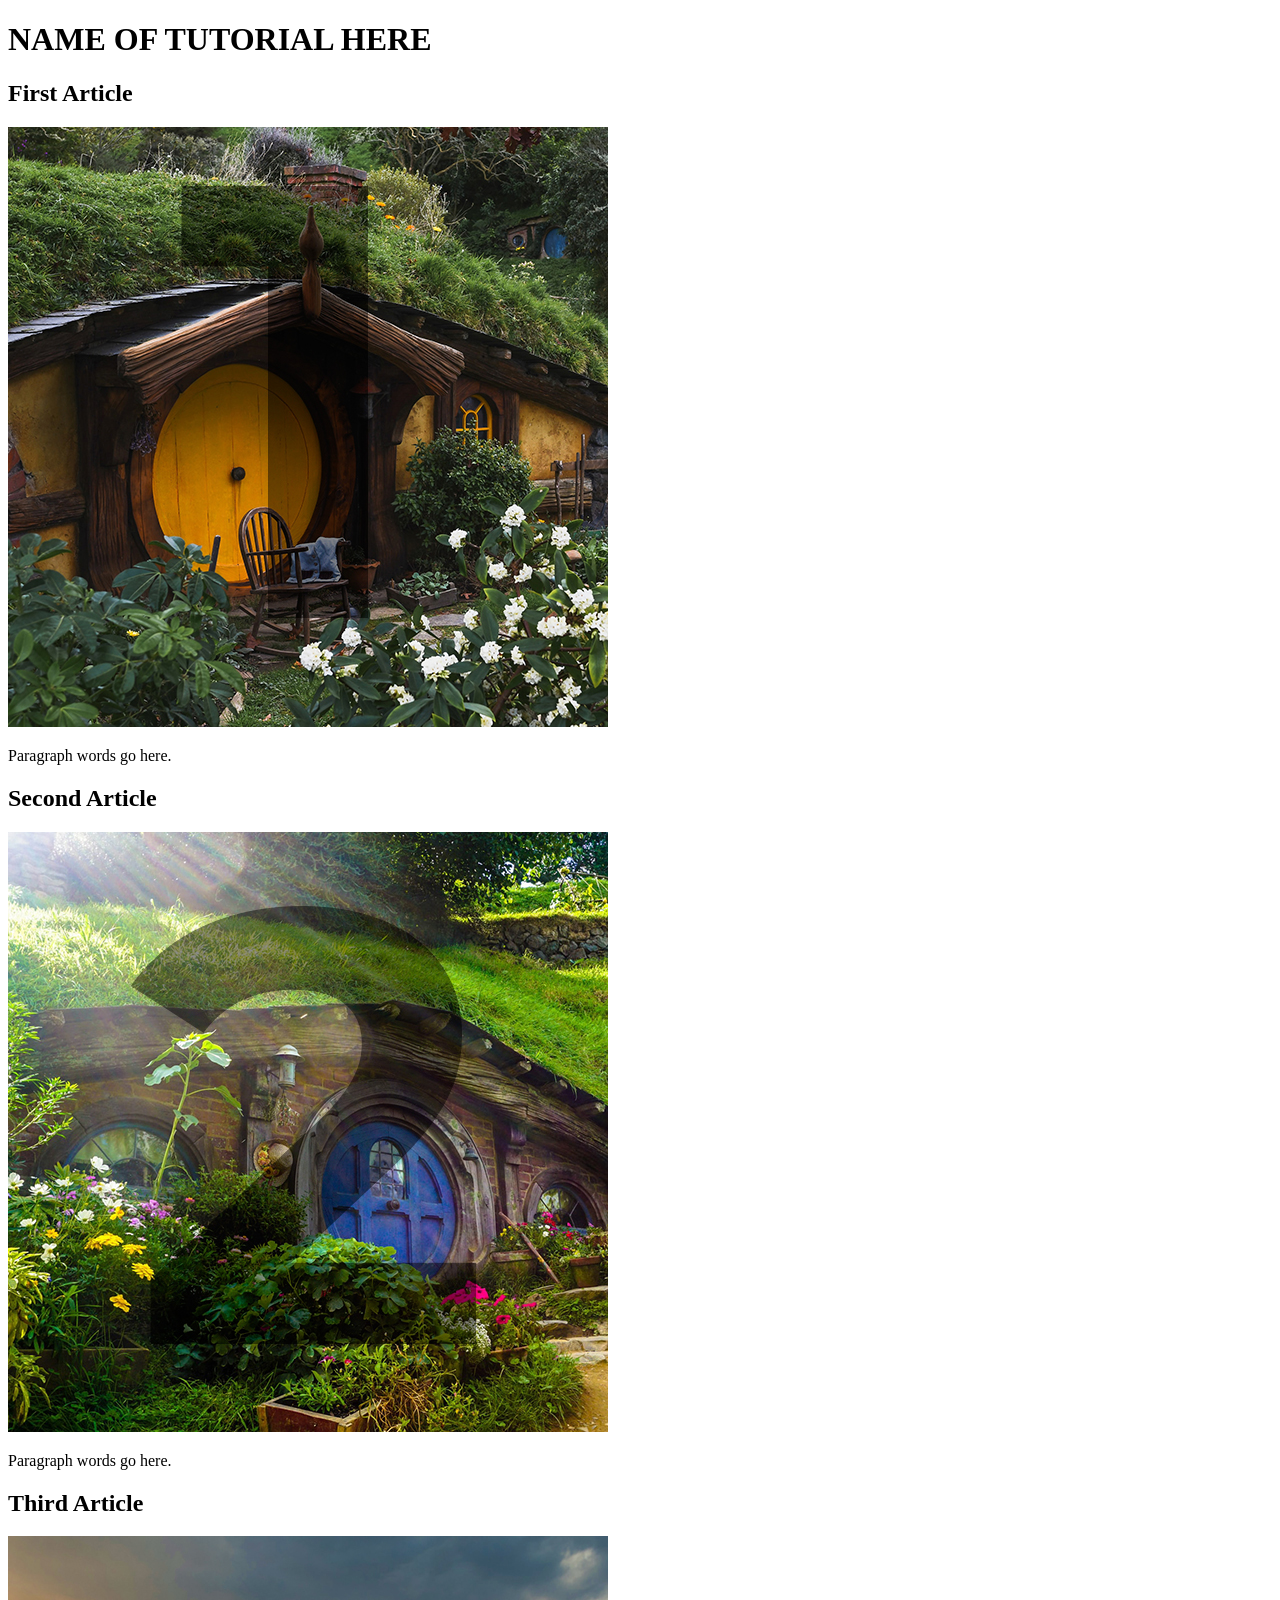
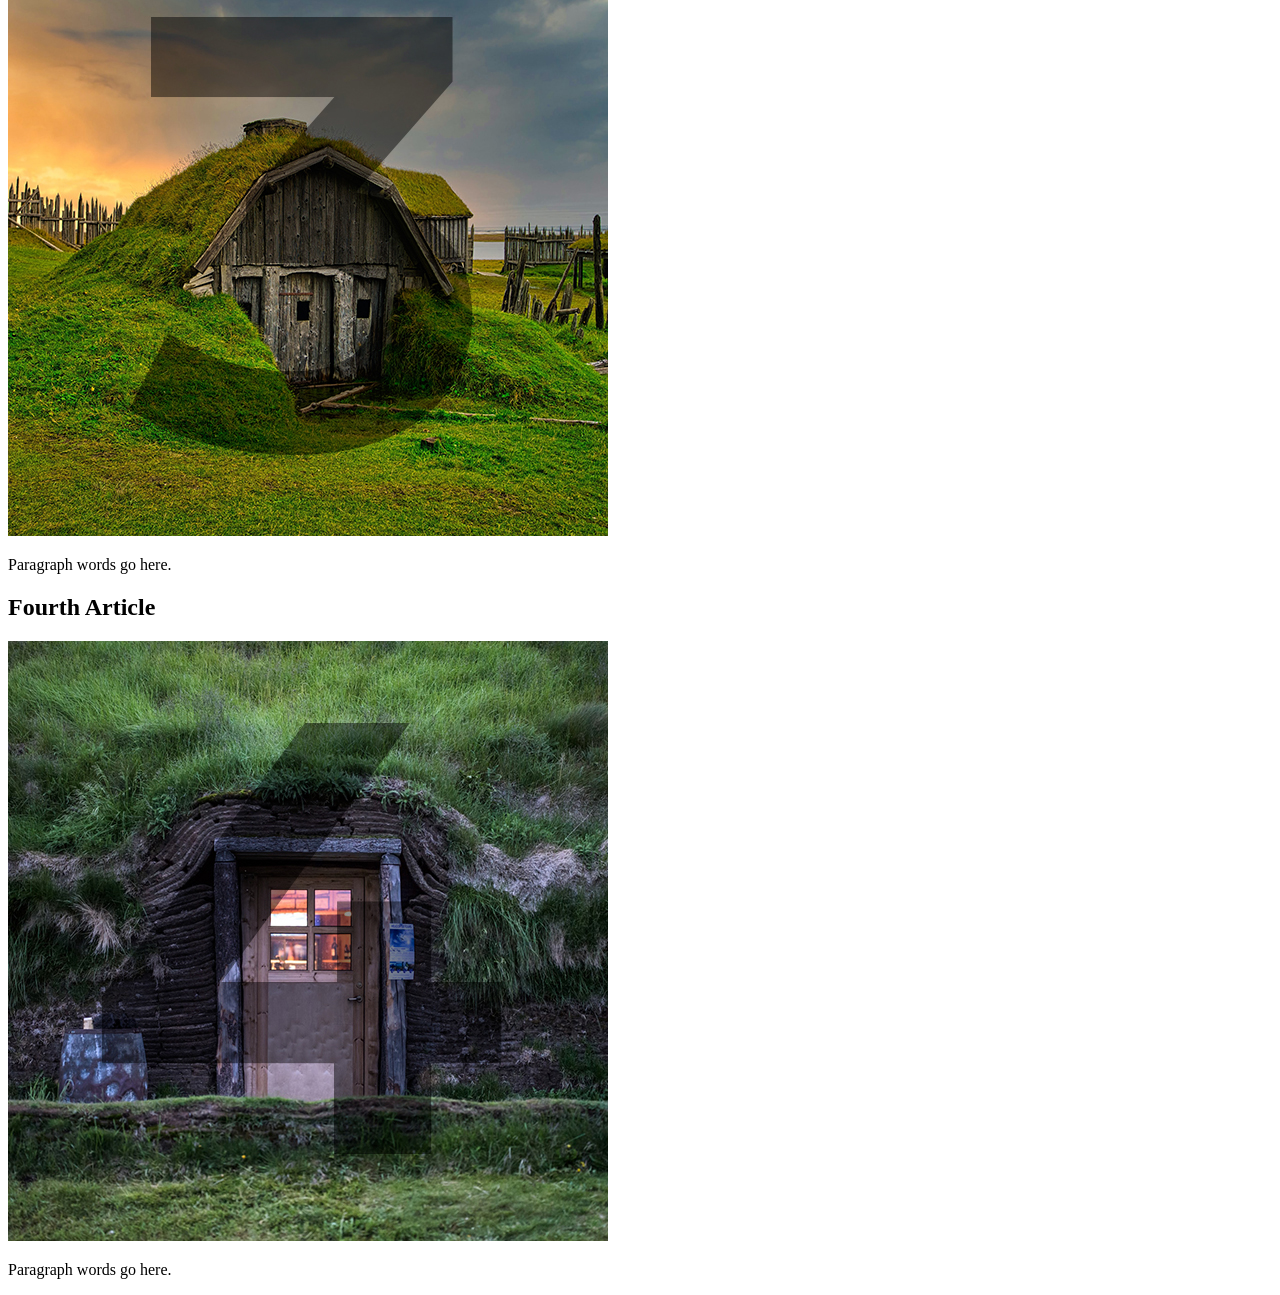
==== index.html @ 9006d072 "update html css" ====
<!DOCTYPE html>
<html>
    <head>
        <meta charset="utf-8">
        <title>A TITLE HERE</title>
        <link rel='stylesheet' href='styles.css' />
    </head>

    <body>
        <header>
            <h1>NAME OF TUTORIAL HERE</h1>
        </header>

        <section>
            <article>
                <h2>First Article</h2>
                <img class='hobbitimg' src='images/hobbit_home_1.jpg' />
                <p>Paragraph words go here. </p>
            </article>

            <article>
                <h2>Second Article</h2>
                <img class='hobbitimg' src='images/hobbit_home_2.jpg' />
                <p>Paragraph words go here. </p>
            </article>

            <article>
                <h2>Third Article</h2>
                <img class='hobbitimg' src='images/hobbit_home_3.jpg' />
                <p>Paragraph words go here. </p>
            </article>

            <article>
                <h2>Fourth Article</h2>
                <img class='hobbitimg' src='images/hobbit_home_4.jpg' />
                <p>Paragraph words go here. </p>
            </article>
        </section>
    </body>
</html>
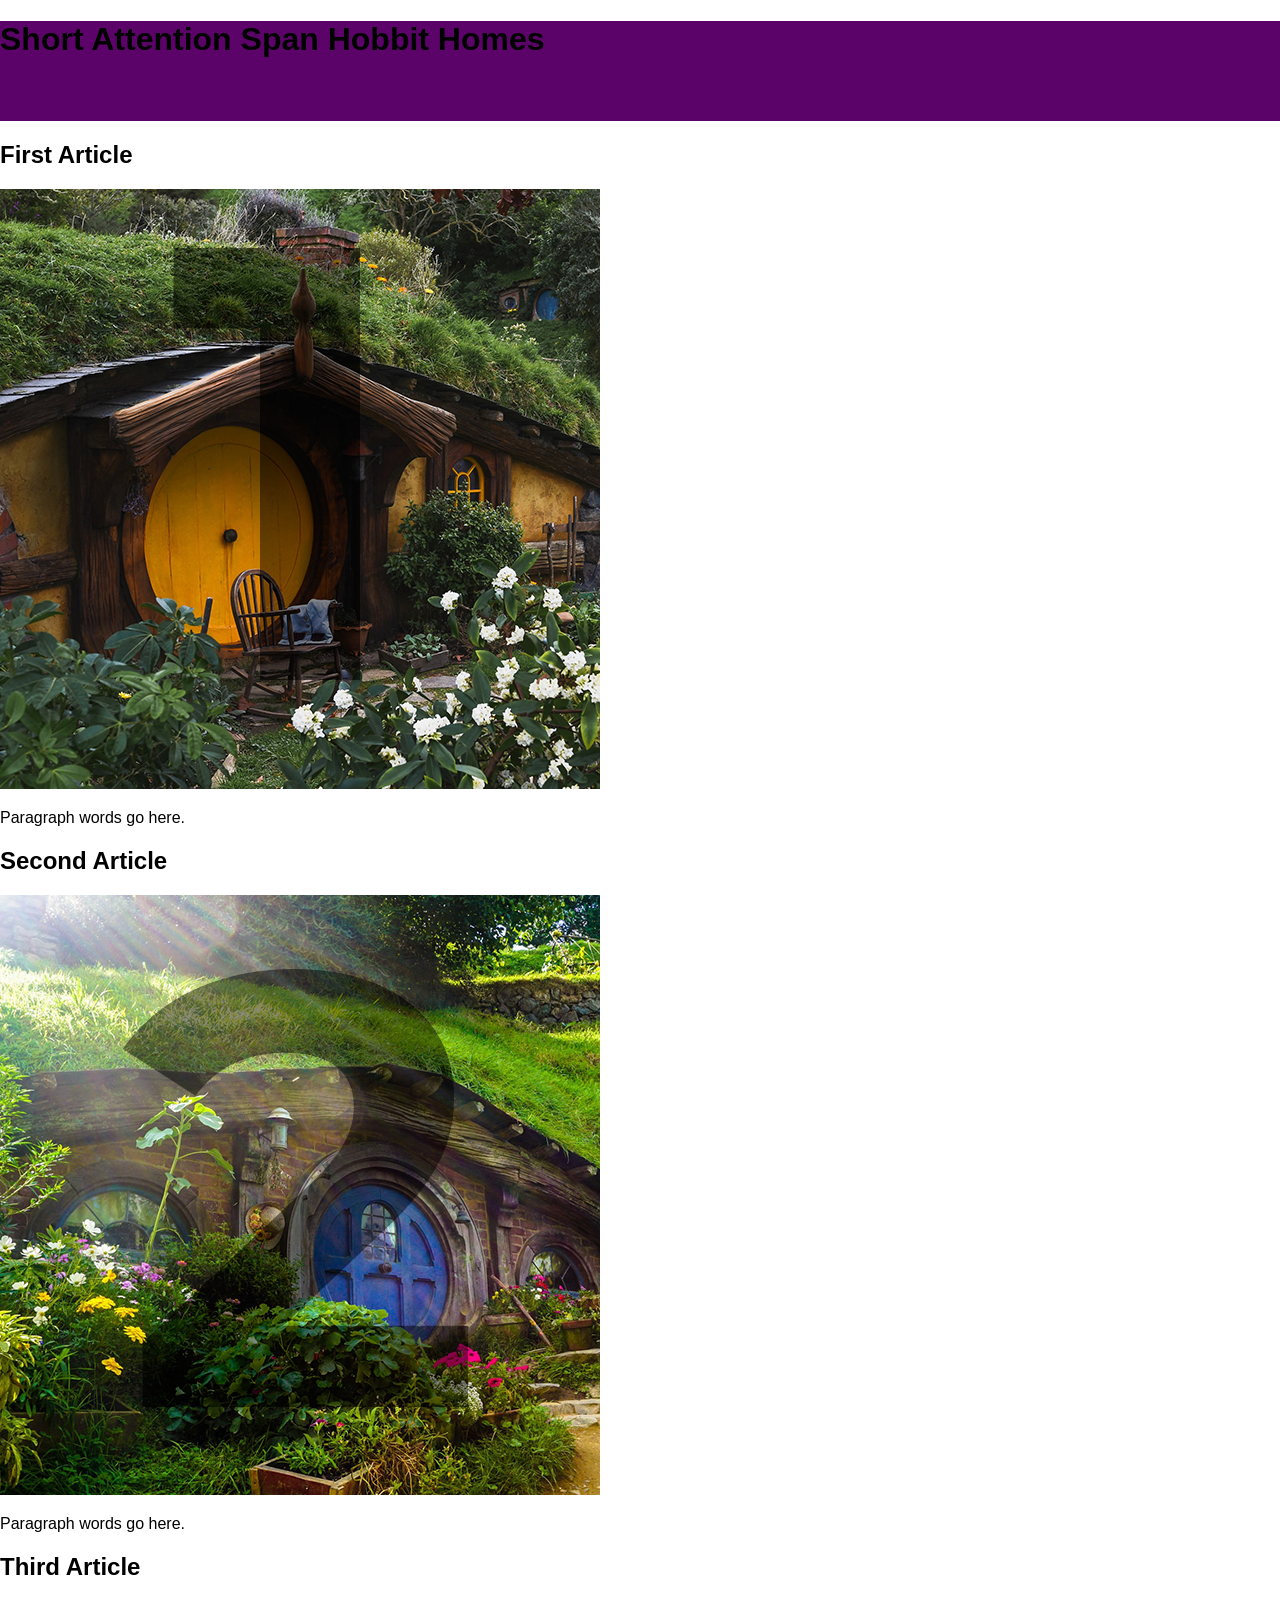
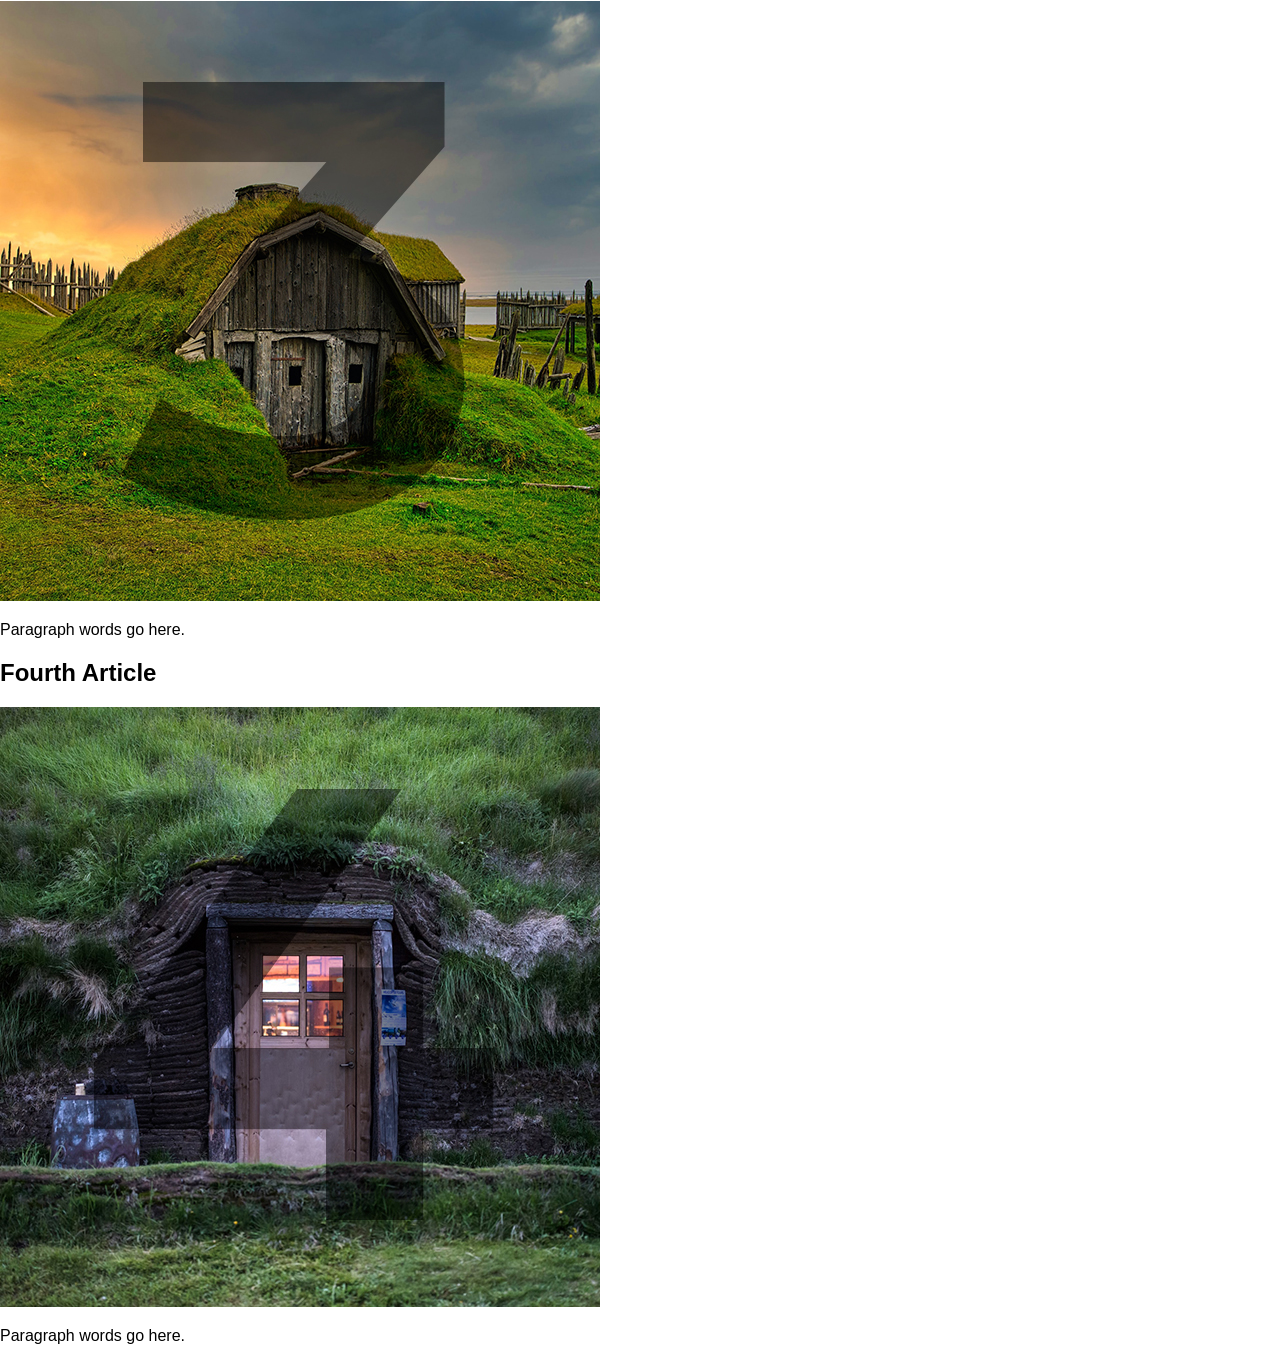
==== commit 02d8a50f: "changes to html css" ====
--- a/index.html
+++ b/index.html
@@ -8,7 +8,7 @@
 
     <body>
         <header>
-            <h1>NAME OF TUTORIAL HERE</h1>
+            <h1>Short Attention Span Hobbit Homes</h1>
         </header>
 
         <section>
--- a/styles.css
+++ b/styles.css
@@ -0,0 +1,17 @@
+html {
+    font-family: sans-serif;
+}
+
+body {
+    margin: 0;
+    padding: 0;
+}
+
+header {
+    background: rgb(92, 3, 106);
+    height: 100px;
+}
+
+h1 {
+
+}
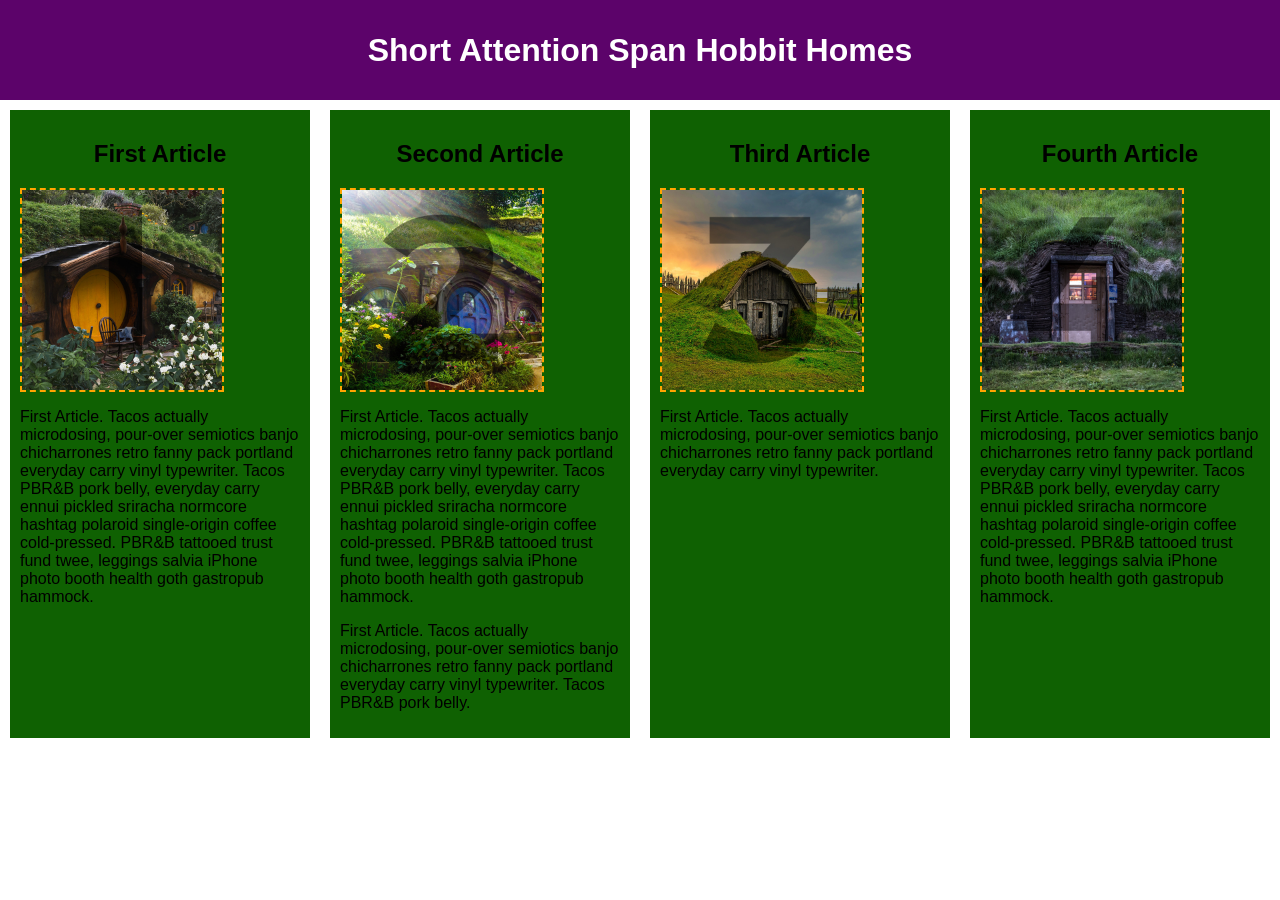
==== commit c47fca1a: "update html css" ====
--- a/index.html
+++ b/index.html
@@ -15,25 +15,27 @@
             <article>
                 <h2>First Article</h2>
                 <img class='hobbitimg' src='images/hobbit_home_1.jpg' />
-                <p>Paragraph words go here. </p>
+                <p>First Article. Tacos actually microdosing, pour-over semiotics banjo chicharrones retro fanny pack portland everyday carry vinyl typewriter. Tacos PBR&B pork belly, everyday carry ennui pickled sriracha normcore hashtag polaroid single-origin coffee cold-pressed. PBR&B tattooed trust fund twee, leggings salvia iPhone photo booth health goth gastropub hammock.</p>
             </article>
 
             <article>
                 <h2>Second Article</h2>
                 <img class='hobbitimg' src='images/hobbit_home_2.jpg' />
-                <p>Paragraph words go here. </p>
+                <p>First Article. Tacos actually microdosing, pour-over semiotics banjo chicharrones retro fanny pack portland everyday carry vinyl typewriter. Tacos PBR&B pork belly, everyday carry ennui pickled sriracha normcore hashtag polaroid single-origin coffee cold-pressed. PBR&B tattooed trust fund twee, leggings salvia iPhone photo booth health goth gastropub hammock.</p>
+
+                <p>First Article. Tacos actually microdosing, pour-over semiotics banjo chicharrones retro fanny pack portland everyday carry vinyl typewriter. Tacos PBR&B pork belly.</p>
             </article>
 
             <article>
                 <h2>Third Article</h2>
                 <img class='hobbitimg' src='images/hobbit_home_3.jpg' />
-                <p>Paragraph words go here. </p>
+                <p>First Article. Tacos actually microdosing, pour-over semiotics banjo chicharrones retro fanny pack portland everyday carry vinyl typewriter.</p>
             </article>
 
             <article>
                 <h2>Fourth Article</h2>
                 <img class='hobbitimg' src='images/hobbit_home_4.jpg' />
-                <p>Paragraph words go here. </p>
+                <p><p>First Article. Tacos actually microdosing, pour-over semiotics banjo chicharrones retro fanny pack portland everyday carry vinyl typewriter. Tacos PBR&B pork belly, everyday carry ennui pickled sriracha normcore hashtag polaroid single-origin coffee cold-pressed. PBR&B tattooed trust fund twee, leggings salvia iPhone photo booth health goth gastropub hammock.</p> </p>
             </article>
         </section>
     </body>
--- a/styles.css
+++ b/styles.css
@@ -13,5 +13,30 @@
 }
 
 h1 {
+    text-align: center;
+    color: white;
+    line-height: 100px;
+    margin: 0;
+}   
 
-}+h2 {
+    text-align: center;
+}
+
+section {
+    display: flex;
+}
+
+article {
+    padding: 10px;
+    margin: 10px;
+    background: rgb(15, 97, 2);
+    flex: 1 200px;
+    
+}
+
+.hobbitimg {
+    border: 2px dashed orange;
+    display: flex;
+    width: 200px;
+}
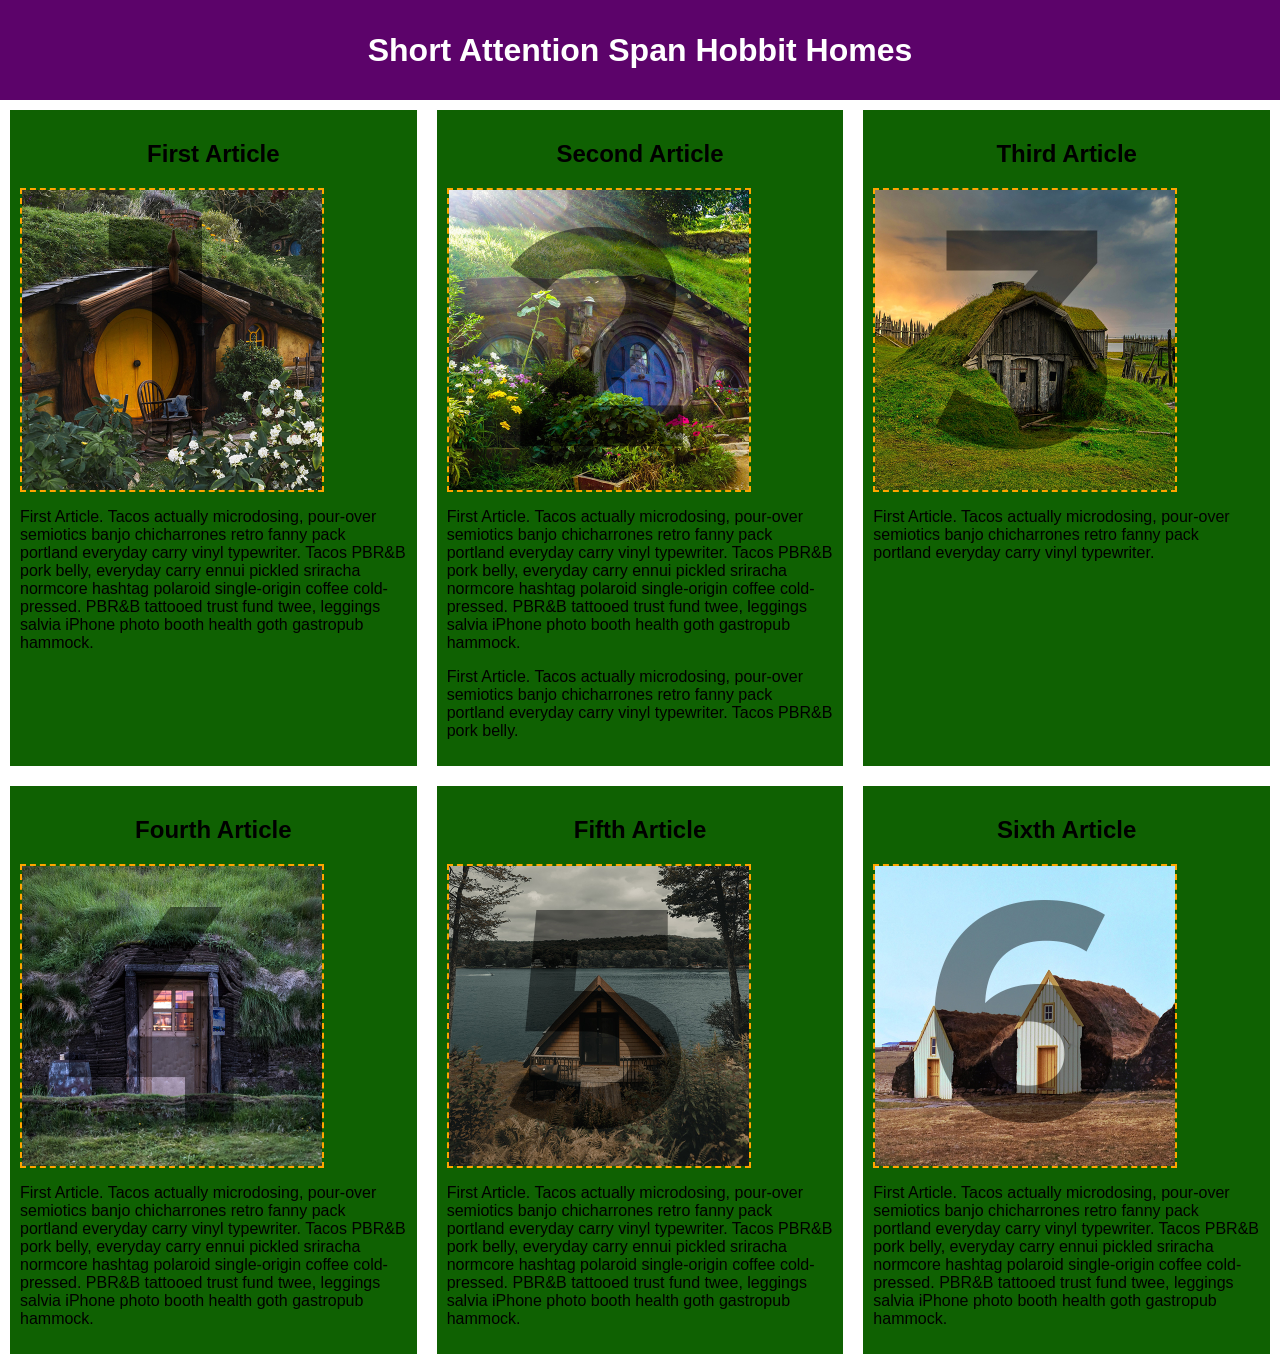
==== commit 37f528a1: "add more content" ====
--- a/index.html
+++ b/index.html
@@ -37,6 +37,18 @@
                 <img class='hobbitimg' src='images/hobbit_home_4.jpg' />
                 <p><p>First Article. Tacos actually microdosing, pour-over semiotics banjo chicharrones retro fanny pack portland everyday carry vinyl typewriter. Tacos PBR&B pork belly, everyday carry ennui pickled sriracha normcore hashtag polaroid single-origin coffee cold-pressed. PBR&B tattooed trust fund twee, leggings salvia iPhone photo booth health goth gastropub hammock.</p> </p>
             </article>
+
+            <article>
+                <h2>Fifth Article</h2>
+                <img class='hobbitimg' src='images/hobbit_home_5.jpg' />
+                <p><p>First Article. Tacos actually microdosing, pour-over semiotics banjo chicharrones retro fanny pack portland everyday carry vinyl typewriter. Tacos PBR&B pork belly, everyday carry ennui pickled sriracha normcore hashtag polaroid single-origin coffee cold-pressed. PBR&B tattooed trust fund twee, leggings salvia iPhone photo booth health goth gastropub hammock.</p> </p>
+            </article>
+
+            <article>
+                <h2>Sixth Article</h2>
+                <img class='hobbitimg' src='images/hobbit_home_6.jpg' />
+                <p><p>First Article. Tacos actually microdosing, pour-over semiotics banjo chicharrones retro fanny pack portland everyday carry vinyl typewriter. Tacos PBR&B pork belly, everyday carry ennui pickled sriracha normcore hashtag polaroid single-origin coffee cold-pressed. PBR&B tattooed trust fund twee, leggings salvia iPhone photo booth health goth gastropub hammock.</p> </p>
+            </article>
         </section>
     </body>
 </html>
--- a/styles.css
+++ b/styles.css
@@ -25,6 +25,7 @@
 
 section {
     display: flex;
+    flex-wrap: wrap;
 }
 
 article {
@@ -38,5 +39,6 @@
 .hobbitimg {
     border: 2px dashed orange;
     display: flex;
-    width: 200px;
+    width: 300px;
+    
 }
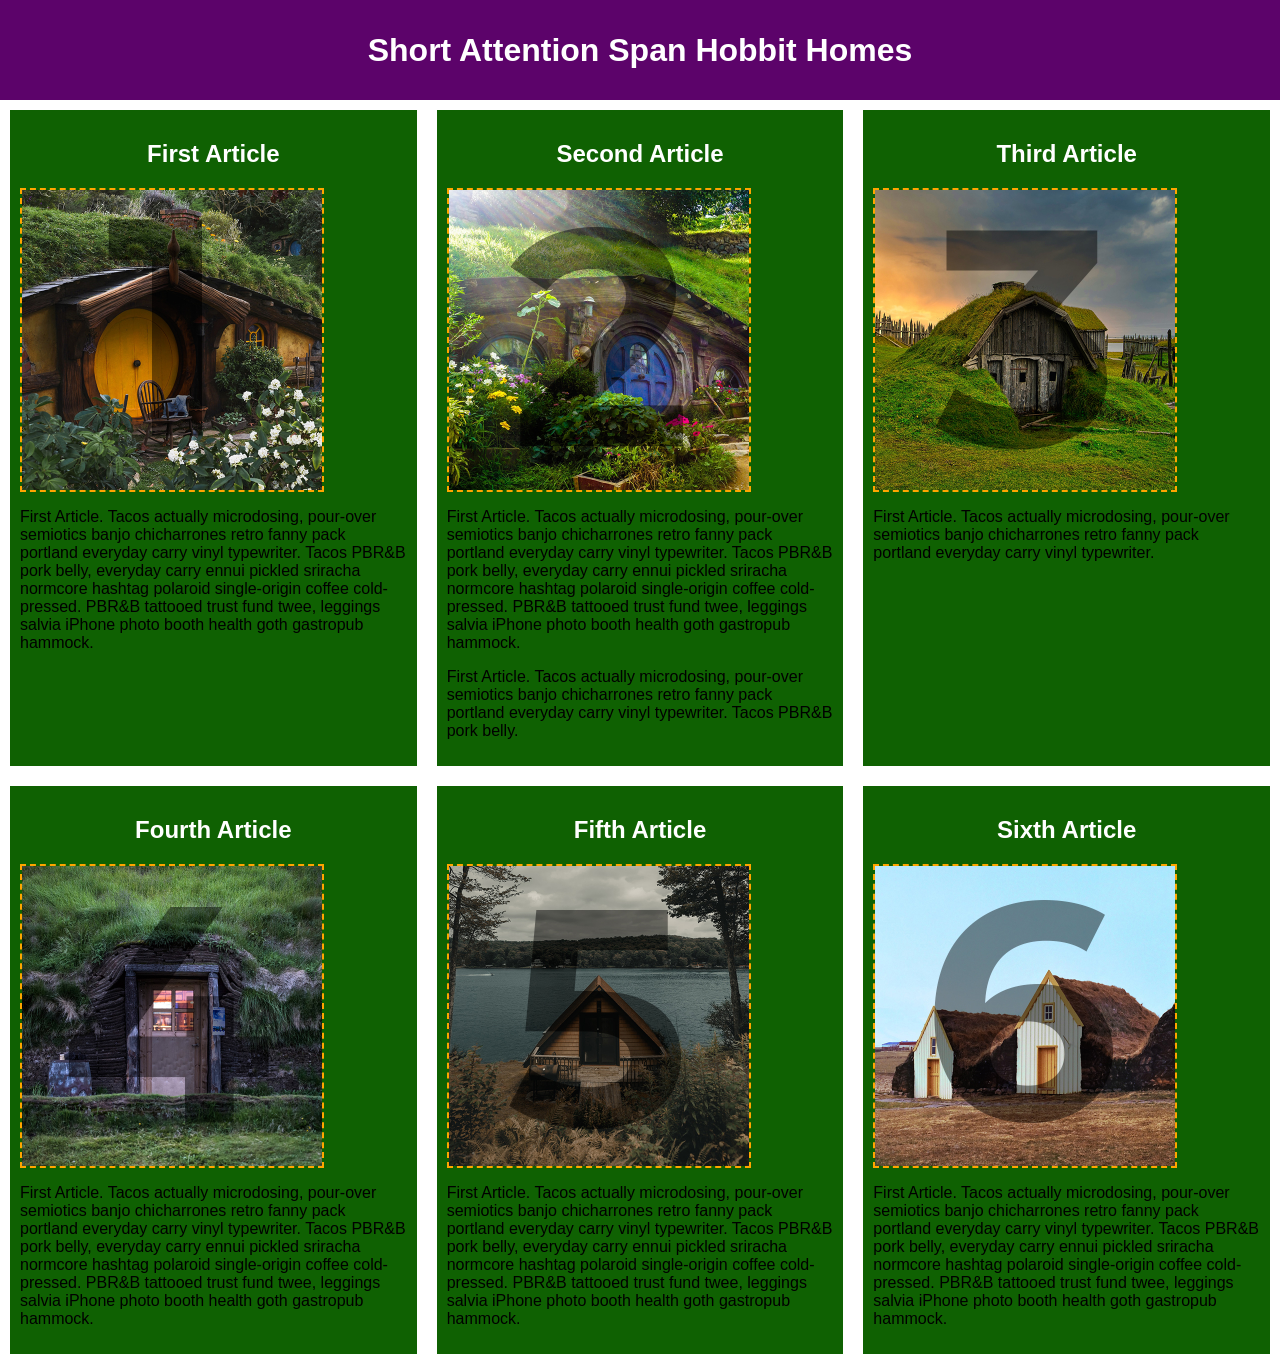
==== commit b5dd7c2e: "change titles" ====
--- a/index.html
+++ b/index.html
@@ -2,7 +2,7 @@
 <html>
     <head>
         <meta charset="utf-8">
-        <title>A TITLE HERE</title>
+        <title>Short Attention Span Hobbit Homes</title>
         <link rel='stylesheet' href='styles.css' />
     </head>
 
--- a/styles.css
+++ b/styles.css
@@ -21,6 +21,7 @@
 
 h2 {
     text-align: center;
+    color: white;
 }
 
 section {
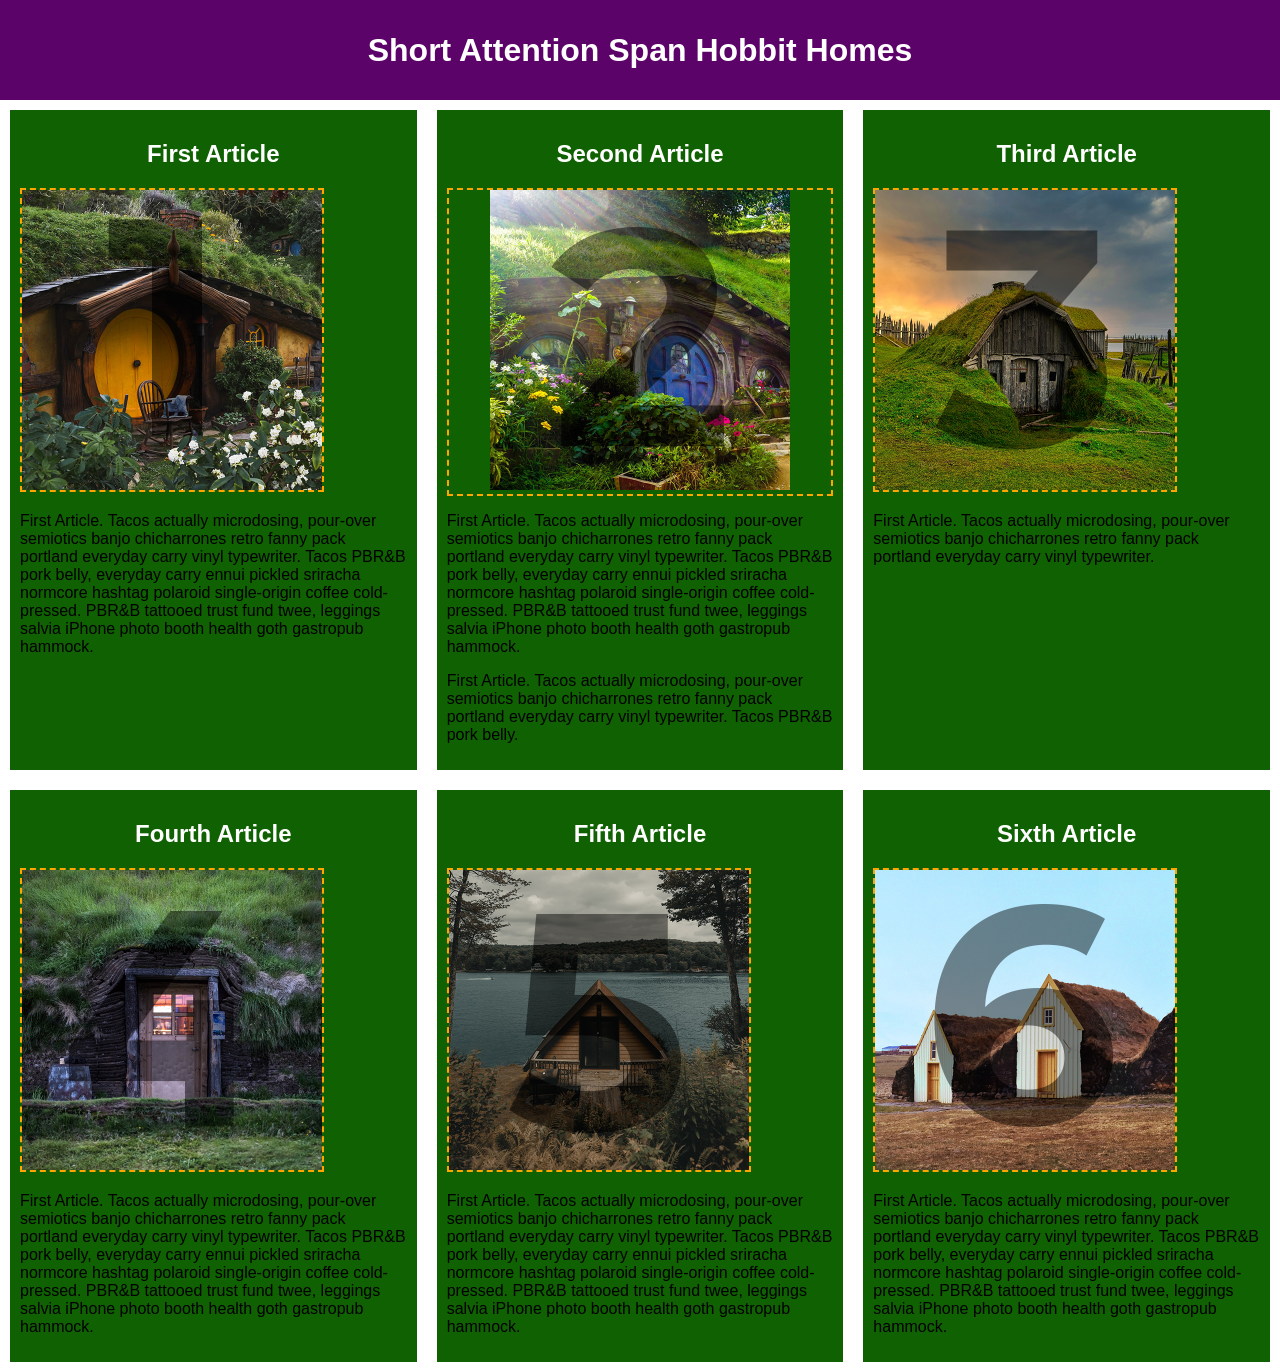
==== commit dc476ff9: "update image to center" ====
--- a/index.html
+++ b/index.html
@@ -15,12 +15,15 @@
             <article>
                 <h2>First Article</h2>
                 <img class='hobbitimg' src='images/hobbit_home_1.jpg' />
+               
                 <p>First Article. Tacos actually microdosing, pour-over semiotics banjo chicharrones retro fanny pack portland everyday carry vinyl typewriter. Tacos PBR&B pork belly, everyday carry ennui pickled sriracha normcore hashtag polaroid single-origin coffee cold-pressed. PBR&B tattooed trust fund twee, leggings salvia iPhone photo booth health goth gastropub hammock.</p>
             </article>
 
             <article>
                 <h2>Second Article</h2>
-                <img class='hobbitimg' src='images/hobbit_home_2.jpg' />
+                <div class='hobbitimg' >
+                    <img src='images/hobbit_home_2.jpg' />
+                </div>
                 <p>First Article. Tacos actually microdosing, pour-over semiotics banjo chicharrones retro fanny pack portland everyday carry vinyl typewriter. Tacos PBR&B pork belly, everyday carry ennui pickled sriracha normcore hashtag polaroid single-origin coffee cold-pressed. PBR&B tattooed trust fund twee, leggings salvia iPhone photo booth health goth gastropub hammock.</p>
 
                 <p>First Article. Tacos actually microdosing, pour-over semiotics banjo chicharrones retro fanny pack portland everyday carry vinyl typewriter. Tacos PBR&B pork belly.</p>
--- a/styles.css
+++ b/styles.css
@@ -34,12 +34,14 @@
     margin: 10px;
     background: rgb(15, 97, 2);
     flex: 1 200px;
-    
+
 }
 
 .hobbitimg {
     border: 2px dashed orange;
-    display: flex;
+    text-align: center;
+}
+
+img {
     width: 300px;
-    
-}
+}
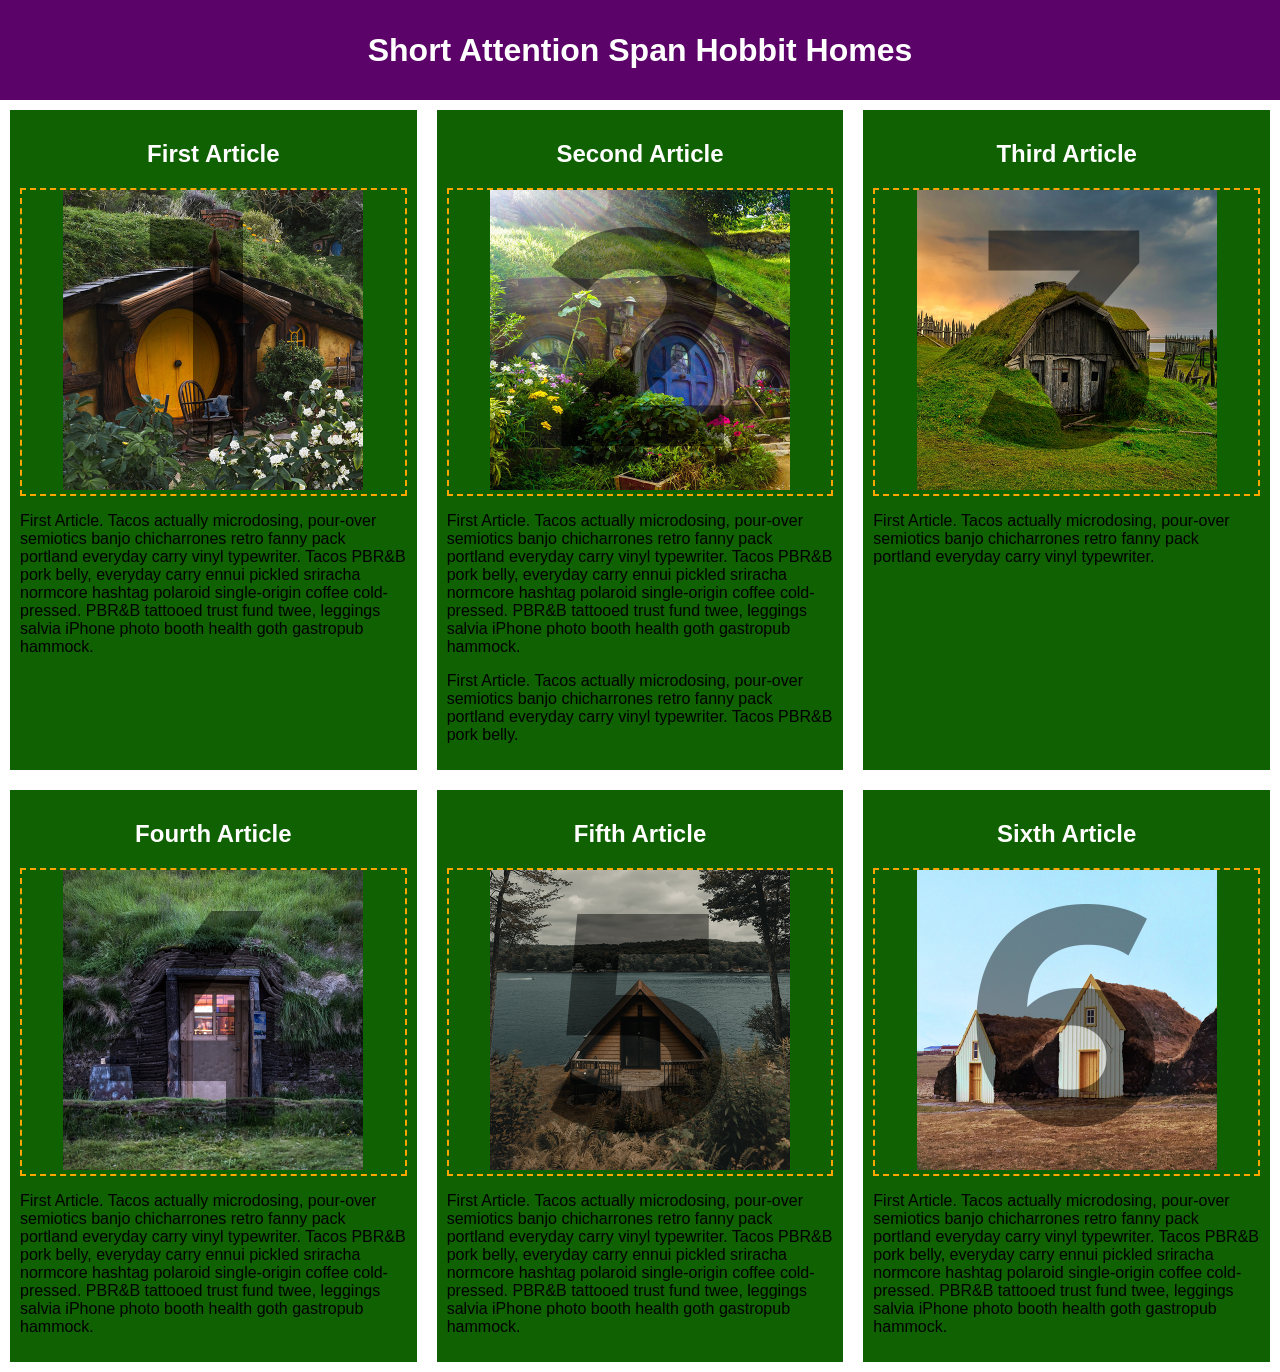
==== commit 1fc8f69b: "Update index.html" ====
--- a/index.html
+++ b/index.html
@@ -14,7 +14,9 @@
         <section>
             <article>
                 <h2>First Article</h2>
-                <img class='hobbitimg' src='images/hobbit_home_1.jpg' />
+                <div class='hobbitimg' >
+                    <img src='images/hobbit_home_1.jpg' />
+                </div>
                
                 <p>First Article. Tacos actually microdosing, pour-over semiotics banjo chicharrones retro fanny pack portland everyday carry vinyl typewriter. Tacos PBR&B pork belly, everyday carry ennui pickled sriracha normcore hashtag polaroid single-origin coffee cold-pressed. PBR&B tattooed trust fund twee, leggings salvia iPhone photo booth health goth gastropub hammock.</p>
             </article>
@@ -31,25 +33,33 @@
 
             <article>
                 <h2>Third Article</h2>
-                <img class='hobbitimg' src='images/hobbit_home_3.jpg' />
+                <div class='hobbitimg' >
+                    <img src='images/hobbit_home_3.jpg' />
+                </div>
                 <p>First Article. Tacos actually microdosing, pour-over semiotics banjo chicharrones retro fanny pack portland everyday carry vinyl typewriter.</p>
             </article>
 
             <article>
                 <h2>Fourth Article</h2>
-                <img class='hobbitimg' src='images/hobbit_home_4.jpg' />
+                <div class='hobbitimg' >
+                    <img src='images/hobbit_home_4.jpg' />
+                </div>
                 <p><p>First Article. Tacos actually microdosing, pour-over semiotics banjo chicharrones retro fanny pack portland everyday carry vinyl typewriter. Tacos PBR&B pork belly, everyday carry ennui pickled sriracha normcore hashtag polaroid single-origin coffee cold-pressed. PBR&B tattooed trust fund twee, leggings salvia iPhone photo booth health goth gastropub hammock.</p> </p>
             </article>
 
             <article>
                 <h2>Fifth Article</h2>
-                <img class='hobbitimg' src='images/hobbit_home_5.jpg' />
+                <div class='hobbitimg' >
+                    <img src='images/hobbit_home_5.jpg' />
+                </div>
                 <p><p>First Article. Tacos actually microdosing, pour-over semiotics banjo chicharrones retro fanny pack portland everyday carry vinyl typewriter. Tacos PBR&B pork belly, everyday carry ennui pickled sriracha normcore hashtag polaroid single-origin coffee cold-pressed. PBR&B tattooed trust fund twee, leggings salvia iPhone photo booth health goth gastropub hammock.</p> </p>
             </article>
 
             <article>
                 <h2>Sixth Article</h2>
-                <img class='hobbitimg' src='images/hobbit_home_6.jpg' />
+                <div class='hobbitimg' >
+                    <img src='images/hobbit_home_6.jpg' />
+                </div>
                 <p><p>First Article. Tacos actually microdosing, pour-over semiotics banjo chicharrones retro fanny pack portland everyday carry vinyl typewriter. Tacos PBR&B pork belly, everyday carry ennui pickled sriracha normcore hashtag polaroid single-origin coffee cold-pressed. PBR&B tattooed trust fund twee, leggings salvia iPhone photo booth health goth gastropub hammock.</p> </p>
             </article>
         </section>
